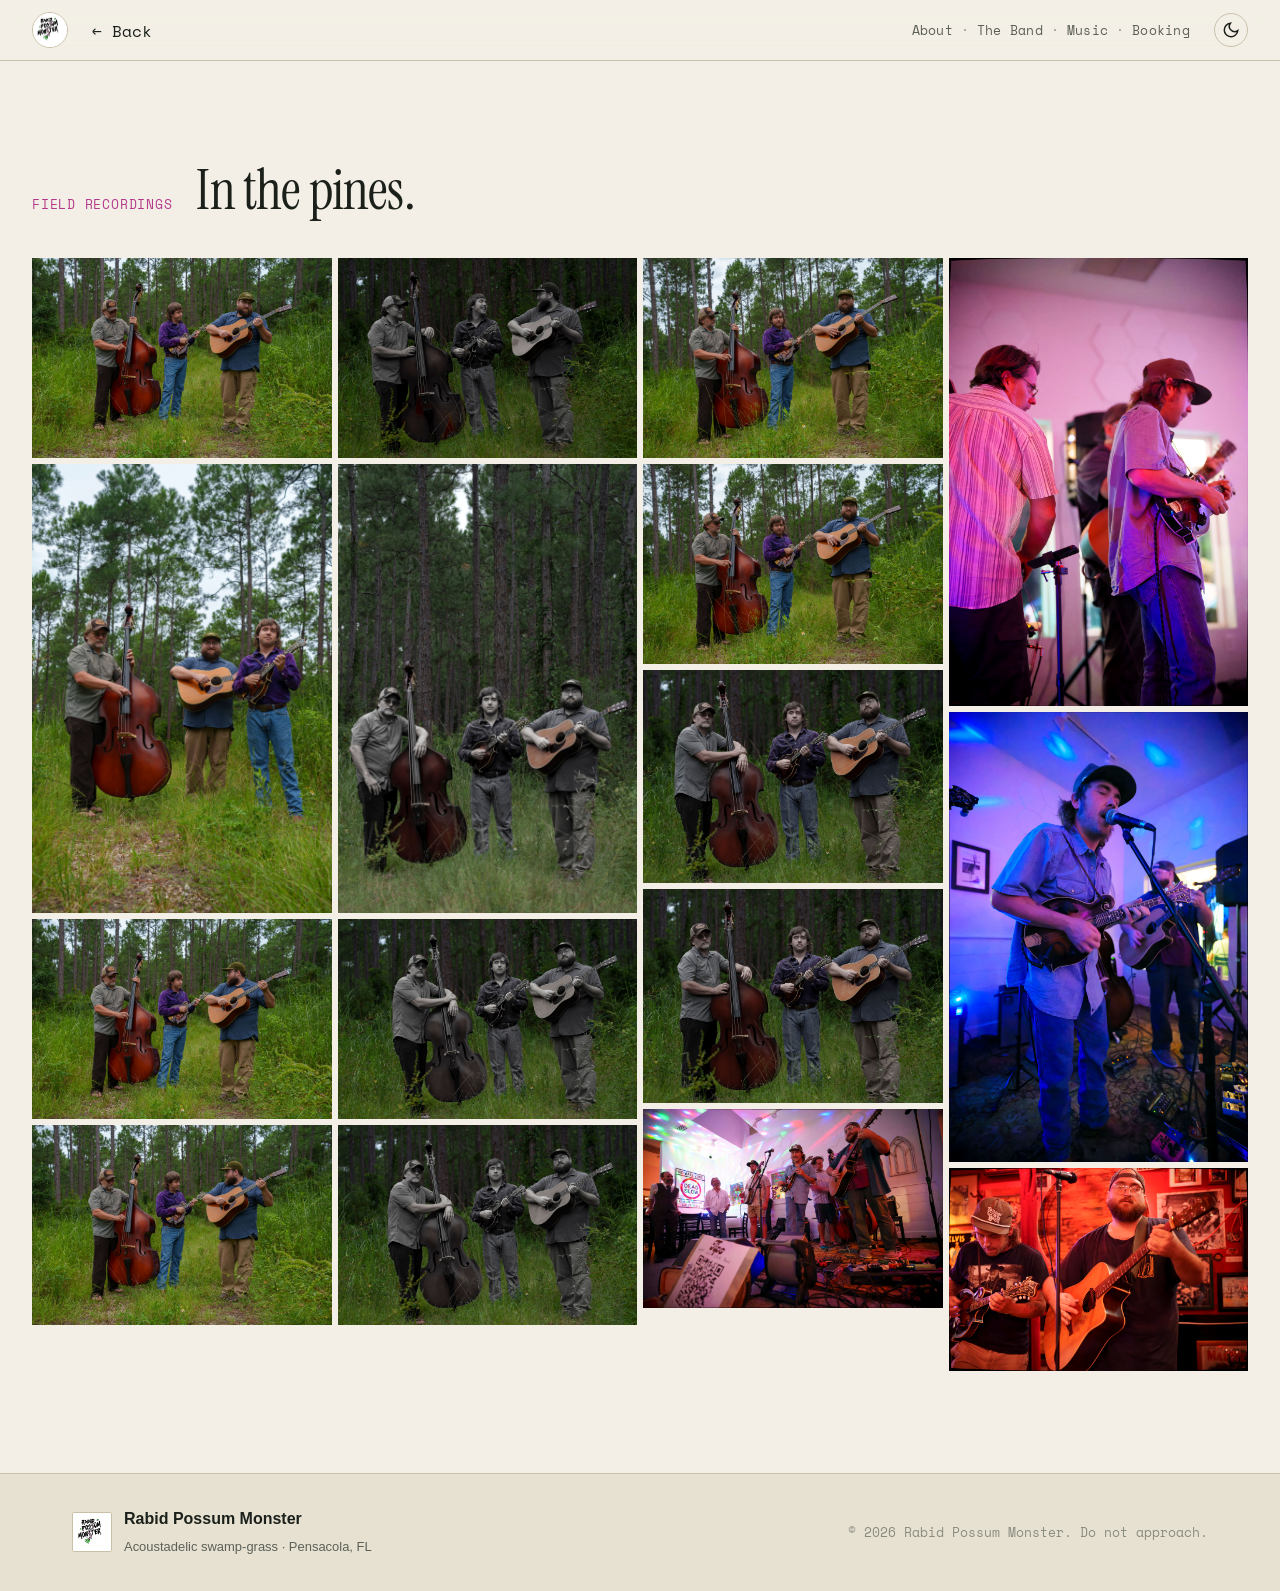
==== gallery.html @ b7ebfdf8 "v2: swap Billy photos, humanize text, Fraunces hero font, full gallery page, remove tags/caption/pul" ====
<!DOCTYPE html>
<html lang="en" data-theme="dark">
<head>
  <meta charset="UTF-8" />
  <meta name="viewport" content="width=device-width, initial-scale=1.0" />
  <title>Gallery — Rabid Possum Monster</title>
  <meta name="description" content="Photo gallery for Rabid Possum Monster — live shots and field recordings from the pines." />
  <link rel="icon" href="assets/logo.jpg" />
  <link rel="preconnect" href="https://fonts.googleapis.com" />
  <link rel="preconnect" href="https://fonts.gstatic.com" crossorigin />
  <link href="https://fonts.googleapis.com/css2?family=Fraunces:ital,opsz,wght@0,9..144,400;0,9..144,600;0,9..144,900;1,9..144,400&family=Instrument+Serif:ital@0;1&family=Space+Mono:ital,wght@0,400;0,700;1,400&display=swap" rel="stylesheet" />
  <link href="https://api.fontshare.com/v2/css?f[]=satoshi@400,500,700&display=swap" rel="stylesheet" />
  <link rel="stylesheet" href="style.css" />
</head>
<body>
  <a class="skip" href="#main">Skip to content</a>

  <!-- MASTHEAD -->
  <header class="masthead" id="top">
    <a class="masthead-mark" href="index.html">
      <img src="assets/logo.jpg" alt="RPM" />
    </a>
    <div class="masthead-title"><a href="index.html" class="back-link">← Back</a></div>
    <nav class="masthead-nav" aria-label="Primary">
      <a href="index.html#about">About</a>
      <span class="nav-dot">·</span>
      <a href="index.html#members">The Band</a>
      <span class="nav-dot">·</span>
      <a href="index.html#music">Music</a>
      <span class="nav-dot">·</span>
      <a href="index.html#booking">Booking</a>
    </nav>
    <button class="theme-toggle" data-theme-toggle aria-label="Switch to light mode" type="button">
      <svg width="18" height="18" viewBox="0 0 24 24" fill="none" stroke="currentColor" stroke-width="2"><path d="M21 12.79A9 9 0 1 1 11.21 3 7 7 0 0 0 21 12.79z"/></svg>
    </button>
  </header>

  <main id="main">
    <section class="spread gallery-page">
      <div class="gallery-header">
        <p class="kicker">Field Recordings</p>
        <h2 class="spread-headline">In the pines.</h2>
      </div>

      <div class="gallery-full">
        <!-- Google Photos — pine forest session -->
        <figure class="g">
          <img src="assets/gallery/rpm_01.jpg" alt="RPM playing in a pine clearing" loading="lazy" />
        </figure>
        <figure class="g">
          <img src="assets/gallery/rpm_03.jpg" alt="RPM standing tall in the pines" loading="lazy" />
        </figure>
        <figure class="g">
          <img src="assets/gallery/rpm_02.jpg" alt="RPM playing together in the woods" loading="lazy" />
        </figure>
        <figure class="g">
          <img src="assets/gallery/rpm_04.jpg" alt="Candid moment between bandmates" loading="lazy" />
        </figure>
        <figure class="g">
          <img src="assets/gallery/rpm_08.jpg" alt="RPM laughing together in the woods" loading="lazy" />
        </figure>
        <figure class="g">
          <img src="assets/gallery/rpm_10.jpg" alt="RPM deep in the pine forest" loading="lazy" />
        </figure>
        <figure class="g">
          <img src="assets/gallery/rpm_05.jpg" alt="RPM moody group shot" loading="lazy" />
        </figure>
        <figure class="g">
          <img src="assets/gallery/rpm_06.jpg" alt="RPM posed in the pines" loading="lazy" />
        </figure>
        <figure class="g">
          <img src="assets/gallery/rpm_09.jpg" alt="RPM playing in the sunlight" loading="lazy" />
        </figure>
        <figure class="g">
          <img src="assets/gallery/rpm_11.jpg" alt="RPM playing instruments in the clearing" loading="lazy" />
        </figure>
        <figure class="g">
          <img src="assets/gallery/rpm_12.jpg" alt="RPM classic trio pose" loading="lazy" />
        </figure>
        <figure class="g">
          <img src="assets/gallery/rpm_07.jpg" alt="RPM symmetrical group shot" loading="lazy" />
        </figure>

        <!-- Google Drive — live performance shots -->
        <figure class="g">
          <img src="assets/drive-gallery/drive_11.jpg" alt="RPM full stage live shot" loading="lazy" />
        </figure>
        <figure class="g">
          <img src="assets/drive-gallery/drive_03.jpg" alt="RPM performing under pink stage lights" loading="lazy" />
        </figure>
        <figure class="g">
          <img src="assets/drive-gallery/drive_10.jpg" alt="RPM performing under blue stage lights" loading="lazy" />
        </figure>
        <figure class="g">
          <img src="assets/drive-gallery/drive_22.jpg" alt="RPM duo performing under red lights" loading="lazy" />
        </figure>
      </div>
    </section>
  </main>

  <footer class="colophon">
    <div class="colophon-inner">
      <div class="colophon-brand">
        <img src="assets/logo.jpg" alt="" />
        <div>
          <strong>Rabid Possum Monster</strong>
          <span>Acoustadelic swamp-grass · Pensacola, FL</span>
        </div>
      </div>
      <p class="colophon-meta">© <span id="year"></span> Rabid Possum Monster. Do not approach.</p>
    </div>
  </footer>

  <script>
    document.getElementById('year').textContent = new Date().getFullYear();
    (function () {
      const t = document.querySelector('[data-theme-toggle]'),
        r = document.documentElement;
      let d = matchMedia('(prefers-color-scheme:dark)').matches ? 'dark' : 'light';
      r.setAttribute('data-theme', d);
      function syncBtn() {
        t && (t.innerHTML = d === 'dark'
          ? '<svg width="18" height="18" viewBox="0 0 24 24" fill="none" stroke="currentColor" stroke-width="2"><circle cx="12" cy="12" r="5"/><path d="M12 1v2M12 21v2M4.22 4.22l1.42 1.42M18.36 18.36l1.42 1.42M1 12h2M21 12h2M4.22 19.78l1.42-1.42M18.36 5.64l1.42-1.42"/></svg>'
          : '<svg width="18" height="18" viewBox="0 0 24 24" fill="none" stroke="currentColor" stroke-width="2"><path d="M21 12.79A9 9 0 1 1 11.21 3 7 7 0 0 0 21 12.79z"/></svg>');
        t && t.setAttribute('aria-label', 'Switch to ' + (d === 'dark' ? 'light' : 'dark') + ' mode');
      }
      syncBtn();
      t && t.addEventListener('click', () => { d = d === 'dark' ? 'light' : 'dark'; r.setAttribute('data-theme', d); syncBtn(); });
    })();
  </script>
</body>
</html>
---- style.css ----
/* ============================================================
   Rabid Possum Monster — Editorial Redesign v2
   Magazine-spread layout with the band's swamp palette.
   ============================================================ */

:root,
[data-theme='light'] {
  --color-bg: #f3efe6;
  --color-surface: #ece7da;
  --color-surface-2: #e2dccb;
  --color-surface-offset: #e7e1d2;
  --color-divider: #d2cab6;
  --color-border: #c9c0a8;

  --color-text: #1b201a;
  --color-text-muted: #5c6056;
  --color-text-faint: #8a8c80;

  --color-primary: #4f7d12;
  --color-primary-hover: #3d630c;
  --color-accent: #b53a8c;
  --color-slime: #7aa01a;
  --color-hero-veil: rgba(10, 14, 10, 0.45);

  --font-display: 'Instrument Serif', Georgia, 'Times New Roman', serif;
  --font-hero: 'Fraunces', Georgia, serif;
  --font-body: 'Satoshi', 'Helvetica Neue', Arial, sans-serif;
  --font-mono: 'Space Mono', 'Courier New', monospace;

  --content-default: 1200px;
  --content-wide: 1440px;
}

[data-theme='dark'] {
  --color-bg: #0b0f0c;
  --color-surface: #121813;
  --color-surface-2: #182018;
  --color-surface-offset: #0e1410;
  --color-divider: #1f2a20;
  --color-border: #283629;

  --color-text: #ece9df;
  --color-text-muted: #9aa298;
  --color-text-faint: #646b61;

  --color-primary: #8ab83c;
  --color-primary-hover: #9ccd4a;
  --color-accent: #e07cbf;
  --color-slime: #8ab83c;
  --color-hero-veil: rgba(8, 12, 8, 0.55);
}

/* ---- base ---- */
*, *::before, *::after { box-sizing: border-box; margin: 0; padding: 0; }
html {
  -webkit-text-size-adjust: none; text-size-adjust: none;
  -webkit-font-smoothing: antialiased; -moz-osx-font-smoothing: grayscale;
  text-rendering: optimizeLegibility; scroll-behavior: smooth;
  scroll-padding-top: 4rem;
}
body {
  min-height: 100dvh; line-height: 1.6;
  font-family: var(--font-body); font-size: 1.0625rem;
  color: var(--color-text); background-color: var(--color-bg);
}
img, picture, video, svg { display: block; max-width: 100%; height: auto; }
a, button { transition: color .18s ease, background .18s ease, border-color .18s ease, opacity .18s ease; }
h1, h2, h3 { text-wrap: balance; line-height: 1.02; font-weight: 400; }
p { text-wrap: pretty; max-width: 68ch; }
:focus-visible { outline: 2px solid var(--color-primary); outline-offset: 3px; }
::selection { background: var(--color-primary); color: #0b0f0c; }
button { cursor: pointer; background: none; border: none; color: inherit; font: inherit; }
.skip { position: absolute; left: -999px; top: 0; z-index: 200; background: var(--color-primary); color: #0b0f0c; padding: .5rem 1rem; }
.skip:focus { left: .5rem; top: .5rem; }

:root {
  --text-xs: clamp(0.6875rem, 0.65rem + 0.2vw, 0.8125rem);
  --text-sm: clamp(0.875rem, 0.83rem + 0.25vw, 1rem);
  --text-base: clamp(1rem, 0.95rem + 0.3vw, 1.125rem);
  --text-lg: clamp(1.15rem, 0.95rem + 0.7vw, 1.5rem);
  --text-xl: clamp(1.5rem, 1.1rem + 1.4vw, 2.2rem);
  --text-2xl: clamp(2rem, 1.2rem + 2.8vw, 3.6rem);
  --text-hero: clamp(3.5rem, 1.8rem + 8vw, 9rem);
}

/* ---- MASTHEAD ---- */
.masthead {
  position: sticky; top: 0; z-index: 100;
  display: flex; align-items: center; gap: 1.5rem;
  padding: 0.75rem 2rem;
  background: color-mix(in oklab, var(--color-bg) 88%, transparent);
  backdrop-filter: blur(14px); -webkit-backdrop-filter: blur(14px);
  border-bottom: 1px solid var(--color-border);
}
.masthead-mark img {
  width: 36px; height: 36px; object-fit: cover; border-radius: 50%;
  border: 1px solid var(--color-border);
}
.masthead-title {
  font-family: var(--font-display); font-size: 1.25rem;
  white-space: nowrap;
}
.back-link { text-decoration: none; color: var(--color-text); font-family: var(--font-mono); font-size: var(--text-sm); }
.back-link:hover { color: var(--color-primary); }
.masthead-nav {
  display: flex; align-items: center; gap: 0.5rem;
  margin-left: auto;
  font-family: var(--font-mono); font-size: var(--text-xs);
}
.masthead-nav a {
  color: var(--color-text-muted); text-decoration: none;
  letter-spacing: 0.02em;
}
.masthead-nav a:hover { color: var(--color-primary); }
.nav-dot { color: var(--color-text-faint); user-select: none; }
.theme-toggle {
  display: grid; place-items: center; width: 34px; height: 34px;
  border-radius: 50%; border: 1px solid var(--color-border); color: var(--color-text);
}
.theme-toggle:hover { color: var(--color-primary); border-color: var(--color-primary); }
@media (max-width: 860px) {
  .masthead { padding: 0.5rem 1rem; gap: 0.5rem; }
  .masthead-title { display: none; }
  .masthead-nav { gap: 0.3rem; }
  .masthead-nav a { font-size: 0.65rem; }
  .nav-dot { display: none; }
}

/* ---- COVER (hero) ---- */
.cover {
  position: relative; min-height: 94dvh;
  display: flex; flex-direction: column;
  justify-content: flex-end;
  overflow: hidden;
}
.cover-image {
  position: absolute; inset: 0;
  background: url('assets/hero.jpg') center 30% / cover no-repeat;
  filter: saturate(1.08) contrast(1.05);
  transform: scale(1.03);
}
.cover-veil {
  position: absolute; inset: 0;
  background:
    linear-gradient(180deg, transparent 0%, transparent 35%, rgba(0,0,0,0.25) 55%, rgba(0,0,0,0.7) 100%),
    linear-gradient(90deg, rgba(0,0,0,0.45) 0%, transparent 55%);
}
.cover-content {
  position: relative; z-index: 2;
  padding: 0 2rem 4rem;
  max-width: var(--content-wide);
  margin: 0 auto; width: 100%;
}
.cover-meta {
  font-family: var(--font-mono); font-size: var(--text-xs);
  letter-spacing: 0.08em; color: rgba(255,255,255,0.7);
  margin-bottom: 0.75rem;
}
.cover-title {
  font-family: var(--font-hero); font-weight: 600;
  font-size: var(--text-hero); line-height: 0.88;
  color: #f4f1e8; text-shadow: 0 4px 40px rgba(0,0,0,0.5);
  letter-spacing: -0.025em;
  font-variation-settings: "opsz" 144, "SOFT" 50;
}
.cover-title em {
  font-style: italic; font-weight: 400; color: var(--color-primary);
  text-shadow: 0 4px 30px rgba(0,0,0,0.5), 0 0 60px rgba(138,184,60,0.3);
  font-variation-settings: "opsz" 144, "SOFT" 100;
}
.cover-tag {
  font-family: var(--font-display); font-style: italic;
  font-size: var(--text-xl); color: rgba(255,255,255,0.85);
  margin-top: 0.75rem;
}
@media (max-width: 760px) {
  .cover-content { padding: 0 1.25rem 3rem; }
}

/* ---- SPREAD (shared section) ---- */
.spread {
  padding-block: clamp(4rem, 8vw, 7rem);
  position: relative;
}
.kicker {
  font-family: var(--font-mono); font-size: var(--text-xs);
  letter-spacing: 0.06em; text-transform: uppercase;
  color: var(--color-accent); margin-bottom: 0.75rem;
}
.spread-headline {
  font-family: var(--font-display); font-weight: 400;
  font-size: var(--text-2xl); line-height: 1.0;
  letter-spacing: -0.015em; max-width: 16ch;
  margin-bottom: 2rem;
}
.spread-headline em { color: var(--color-primary); font-style: italic; }

/* ---- ABOUT ---- */
.about { border-bottom: 1px solid var(--color-border); }
.spread-grid {
  display: grid; grid-template-columns: 1.5fr 1fr;
  gap: 4rem; max-width: var(--content-default);
  margin-inline: auto; padding-inline: 2rem;
  align-items: start;
}
.about-text p {
  color: var(--color-text-muted); font-size: var(--text-lg);
  line-height: 1.55; margin-top: 1.25rem;
}
.about-text strong { color: var(--color-text); }
.dropcap::first-letter {
  font-family: var(--font-display); font-size: 3.5em;
  float: left; line-height: 0.8; padding: 0.1em 0.1em 0 0;
  color: var(--color-primary);
}
.about-aside {
  display: flex; flex-direction: column; gap: 1.5rem;
  position: sticky; top: 5rem;
}
.about-photo img {
  width: 100%; border-radius: 2px;
  filter: contrast(1.02) saturate(0.95);
}
.logo-mark {
  align-self: center; padding: 0.75rem;
  background: #fff; border-radius: 4px;
  transform: rotate(-3deg);
  box-shadow: 0 8px 30px rgba(0,0,0,0.2);
}
.logo-mark img { width: 140px; border-radius: 2px; }
@media (max-width: 860px) {
  .spread-grid { grid-template-columns: 1fr; gap: 2rem; padding-inline: 1.25rem; }
  .about-aside { position: static; flex-direction: row; }
  .about-photo { flex: 1; }
  .logo-mark { display: none; }
}

/* ---- GALLERY HIGHLIGHTS (homepage) ---- */
.gallery {
  background: var(--color-surface);
  border-bottom: 1px solid var(--color-border);
}
.gallery-header {
  max-width: var(--content-default); margin-inline: auto;
  padding-inline: 2rem; margin-bottom: 3rem;
  display: flex; align-items: baseline; flex-wrap: wrap; gap: 1.5rem;
}
.gallery-header .kicker { margin-bottom: 0; }
.gallery-header .spread-headline { margin-bottom: 0; }
.gallery-link {
  font-family: var(--font-mono); font-size: var(--text-sm);
  text-decoration: none; color: var(--color-primary);
  margin-left: auto; white-space: nowrap;
}
.gallery-link:hover { color: var(--color-primary-hover); }
.gallery-highlights {
  display: grid;
  grid-template-columns: repeat(4, 1fr);
  grid-auto-rows: 200px;
  grid-auto-flow: dense;
  gap: 6px;
  max-width: var(--content-wide);
  margin-inline: auto;
  padding-inline: 2rem;
}
@media (max-width: 860px) {
  .gallery-highlights { grid-template-columns: repeat(2, 1fr); grid-auto-rows: 150px; padding-inline: 1rem; }
  .gallery-header { padding-inline: 1.25rem; }
  .gallery-link { margin-left: 0; }
}
@media (max-width: 480px) {
  .gallery-highlights { grid-auto-rows: 120px; gap: 4px; }
}

/* ---- GALLERY FULL PAGE ---- */
.gallery-page {
  max-width: var(--content-wide); margin-inline: auto;
}
.gallery-page .gallery-header {
  max-width: var(--content-wide); margin-bottom: 2.5rem;
}
.gallery-full {
  column-count: 4;
  column-gap: 6px;
  padding-inline: 2rem;
}
.gallery-full .g {
  break-inside: avoid;
  margin-bottom: 6px;
  width: 100%;
  height: auto;
  display: block;
}
.gallery-full .g img {
  width: 100%;
  height: auto;
  aspect-ratio: auto;
}
@media (max-width: 860px) {
  .gallery-full { column-count: 2; padding-inline: 1rem; }
}
@media (max-width: 480px) {
  .gallery-full { column-count: 2; column-gap: 4px; }
  .gallery-full .g { margin-bottom: 4px; }
}

/* ---- SHARED GALLERY GRID ITEMS ---- */
.g {
  overflow: hidden; position: relative;
  background: var(--color-surface-2);
}
.g img {
  width: 100%; height: 100%; object-fit: cover;
  transition: transform 0.4s ease;
  filter: contrast(1.02);
}
.g:hover img { transform: scale(1.04); }
.g-wide { grid-column: span 2; grid-row: span 2; }
.g-tall { grid-row: span 2; }
.g-square { grid-column: span 1; grid-row: span 1; }

/* ---- MEMBERS ---- */
.members {
  max-width: var(--content-default);
  margin-inline: auto; padding-inline: 2rem;
}
.members-header { margin-bottom: 3rem; }
.member-row {
  display: grid; grid-template-columns: 1fr 1.2fr;
  gap: 3rem; align-items: center;
  padding-block: 2.5rem;
  border-bottom: 1px solid var(--color-border);
}
.member-row.reverse .member-photo { order: 2; }
.member-photo img {
  width: 100%; max-width: 400px;
  aspect-ratio: 3/4; object-fit: cover;
  border-radius: 2px;
  filter: contrast(1.02) saturate(0.98);
}
.member-instrument {
  font-family: var(--font-mono); font-size: var(--text-xs);
  letter-spacing: 0.06em; text-transform: uppercase;
  color: var(--color-primary); margin-bottom: 0.5rem;
}
.member-name {
  font-family: var(--font-display); font-size: var(--text-xl);
  margin-bottom: 0.75rem;
}
.member-role {
  font-size: var(--text-base); color: var(--color-text-muted);
  line-height: 1.5;
}
@media (max-width: 760px) {
  .members { padding-inline: 1.25rem; }
  .member-row { grid-template-columns: 1fr; gap: 1.5rem; padding-block: 2rem; }
  .member-row.reverse .member-photo { order: 0; }
  .member-photo img { max-width: 280px; }
}

/* ---- MUSIC ---- */
.music {
  background: var(--color-surface);
  border-block: 1px solid var(--color-border);
}
.music-header {
  max-width: var(--content-default); margin-inline: auto;
  padding-inline: 2rem; margin-bottom: 2.5rem;
}
.music-sub {
  color: var(--color-text-muted); font-size: var(--text-lg);
  margin-top: -1rem; margin-bottom: 0;
}
.music-grid {
  display: grid; grid-template-columns: 2fr 1fr;
  grid-template-rows: auto auto;
  gap: 1.5rem;
  max-width: var(--content-default); margin-inline: auto;
  padding-inline: 2rem;
}
.video-featured { grid-row: span 2; }
.video {
  background: var(--color-bg); border: 1px solid var(--color-border);
  border-radius: 2px; overflow: hidden;
}
.video-frame { position: relative; aspect-ratio: 16/9; background: #000; }
.video-frame iframe { position: absolute; inset: 0; width: 100%; height: 100%; border: 0; }
.video figcaption { padding: 1rem 1.25rem 1.25rem; }
.video-tag {
  display: inline-block; font-family: var(--font-mono);
  font-size: var(--text-xs); font-weight: 700;
  text-transform: uppercase; color: #0b0f0c;
  background: var(--color-primary); padding: 0.15rem 0.5rem;
  border-radius: 9999px; margin-bottom: 0.5rem;
}
.video-tag-cover { background: var(--color-accent); color: #fff; }
.video h3 { font-family: var(--font-display); font-size: var(--text-lg); margin-bottom: 0.25rem; }
.video p { font-size: var(--text-sm); color: var(--color-text-muted); }
@media (max-width: 860px) {
  .music-grid { grid-template-columns: 1fr; padding-inline: 1.25rem; }
  .video-featured { grid-row: auto; }
  .music-header { padding-inline: 1.25rem; }
}

/* ---- BOOKING ---- */
.booking { max-width: var(--content-default); margin-inline: auto; padding-inline: 2rem; }
.booking-grid {
  display: grid; grid-template-columns: 1.1fr 0.9fr;
  gap: 4rem; align-items: center;
}
.booking-text p {
  color: var(--color-text-muted); font-size: var(--text-lg);
  margin-bottom: 1.5rem;
}
.booking-contacts { display: grid; gap: 0.75rem; margin-bottom: 1.5rem; }
.contact {
  display: flex; flex-direction: column; gap: 2px;
  text-decoration: none; padding: 0.75rem 1rem;
  border-radius: 2px; background: var(--color-surface);
  border: 1px solid var(--color-border);
}
.contact:hover { border-color: var(--color-primary); }
.contact-label {
  font-family: var(--font-mono); font-size: var(--text-xs);
  letter-spacing: 0.06em; text-transform: uppercase;
  color: var(--color-text-faint); font-weight: 700;
}
.contact-value { font-weight: 600; color: var(--color-text); }
.socials { display: flex; gap: 0.75rem; }
.social {
  font-size: var(--text-sm); font-weight: 600; text-decoration: none;
  color: var(--color-text); padding: 0.5rem 1rem;
  border-radius: 9999px; border: 1px solid var(--color-border);
}
.social:hover { color: var(--color-primary); border-color: var(--color-primary); }
.booking-photo img {
  width: 100%; aspect-ratio: 4/3; object-fit: cover;
  border-radius: 2px; filter: contrast(1.02) saturate(1.05);
}
@media (max-width: 860px) {
  .booking { padding-inline: 1.25rem; }
  .booking-grid { grid-template-columns: 1fr; gap: 2rem; }
  .booking-photo { order: -1; }
}

/* ---- COLOPHON (footer) ---- */
.colophon {
  border-top: 1px solid var(--color-border);
  background: var(--color-surface-offset);
  padding: 2rem 0;
}
.colophon-inner {
  display: flex; flex-wrap: wrap; gap: 1rem;
  align-items: center; justify-content: space-between;
  max-width: var(--content-default); margin-inline: auto;
  padding-inline: 2rem;
}
.colophon-brand { display: flex; align-items: center; gap: 0.75rem; }
.colophon-brand img { width: 40px; height: 40px; border-radius: 2px; object-fit: cover; border: 1px solid var(--color-border); }
.colophon-brand strong { display: block; font-size: var(--text-sm); }
.colophon-brand span { font-size: var(--text-xs); color: var(--color-text-muted); }
.colophon-meta {
  font-family: var(--font-mono); font-size: var(--text-xs);
  color: var(--color-text-faint);
}
@media (max-width: 760px) {
  .colophon-inner { padding-inline: 1.25rem; }
}
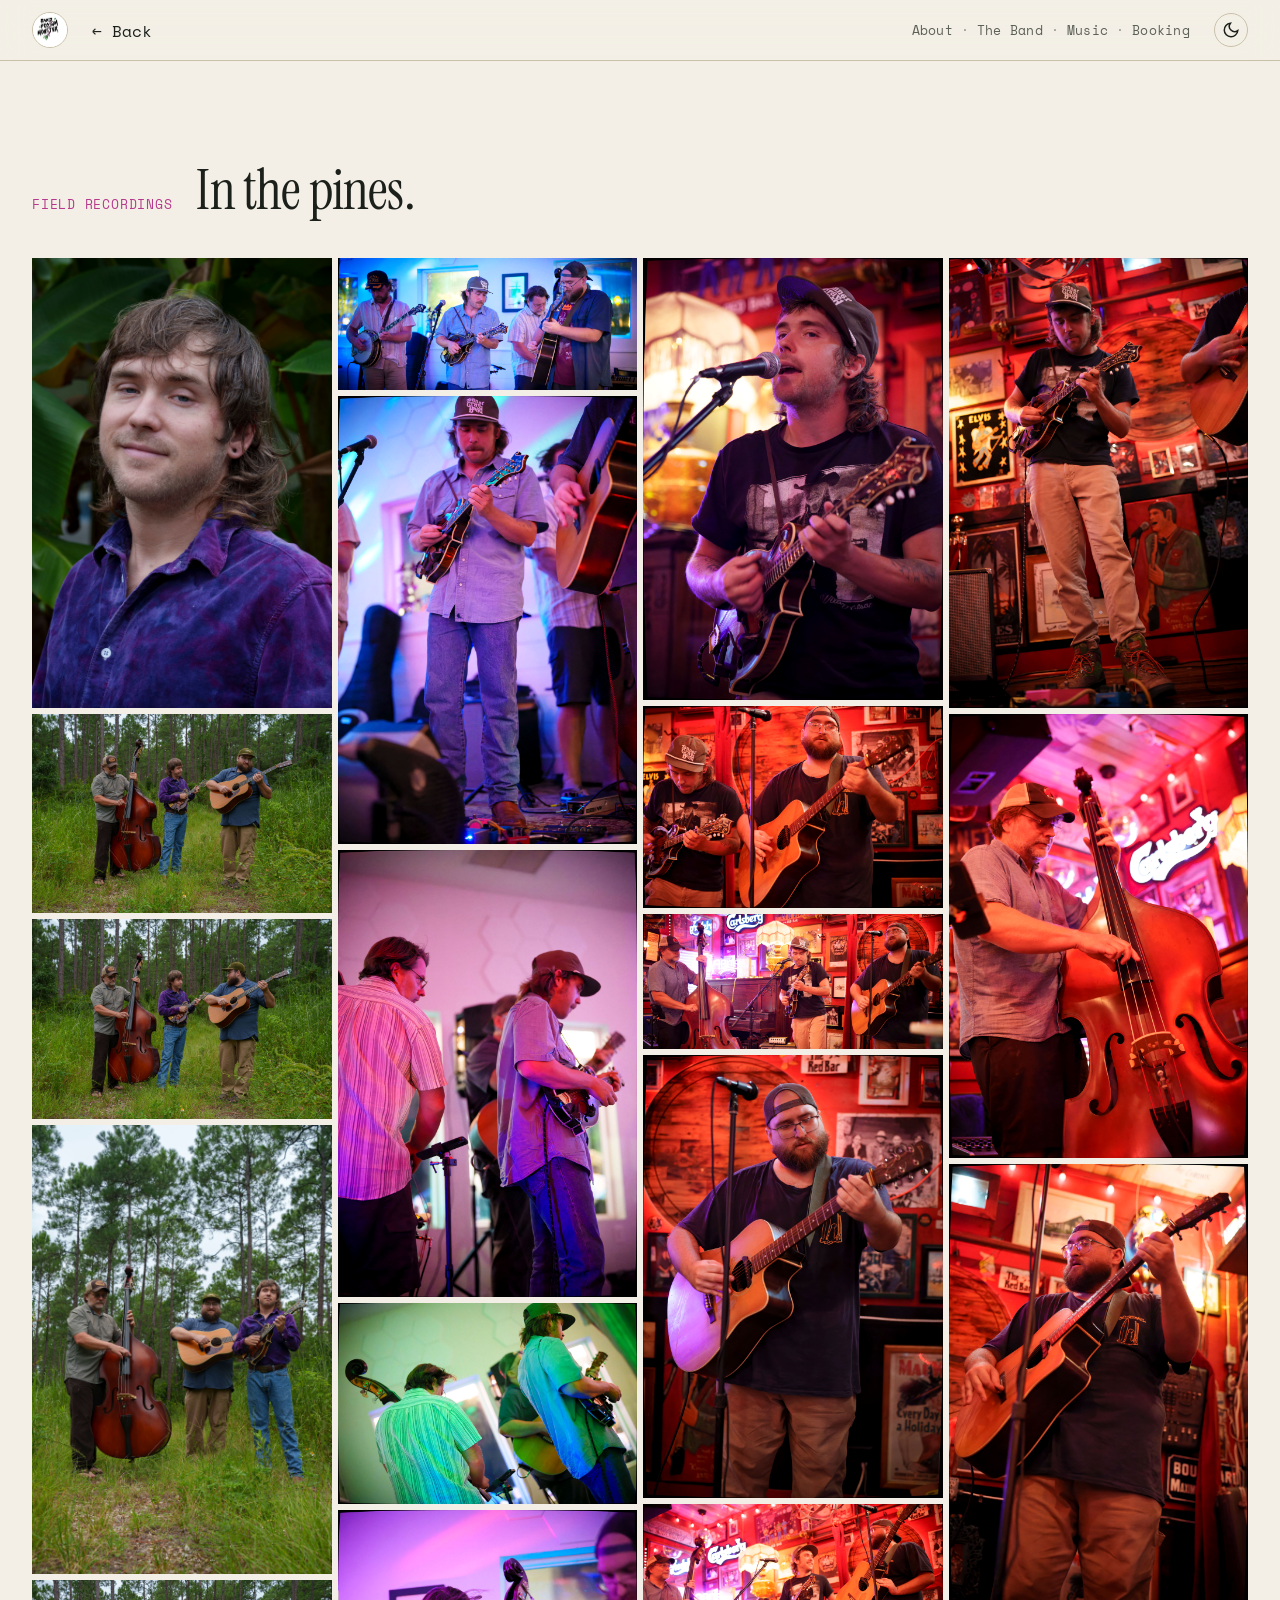
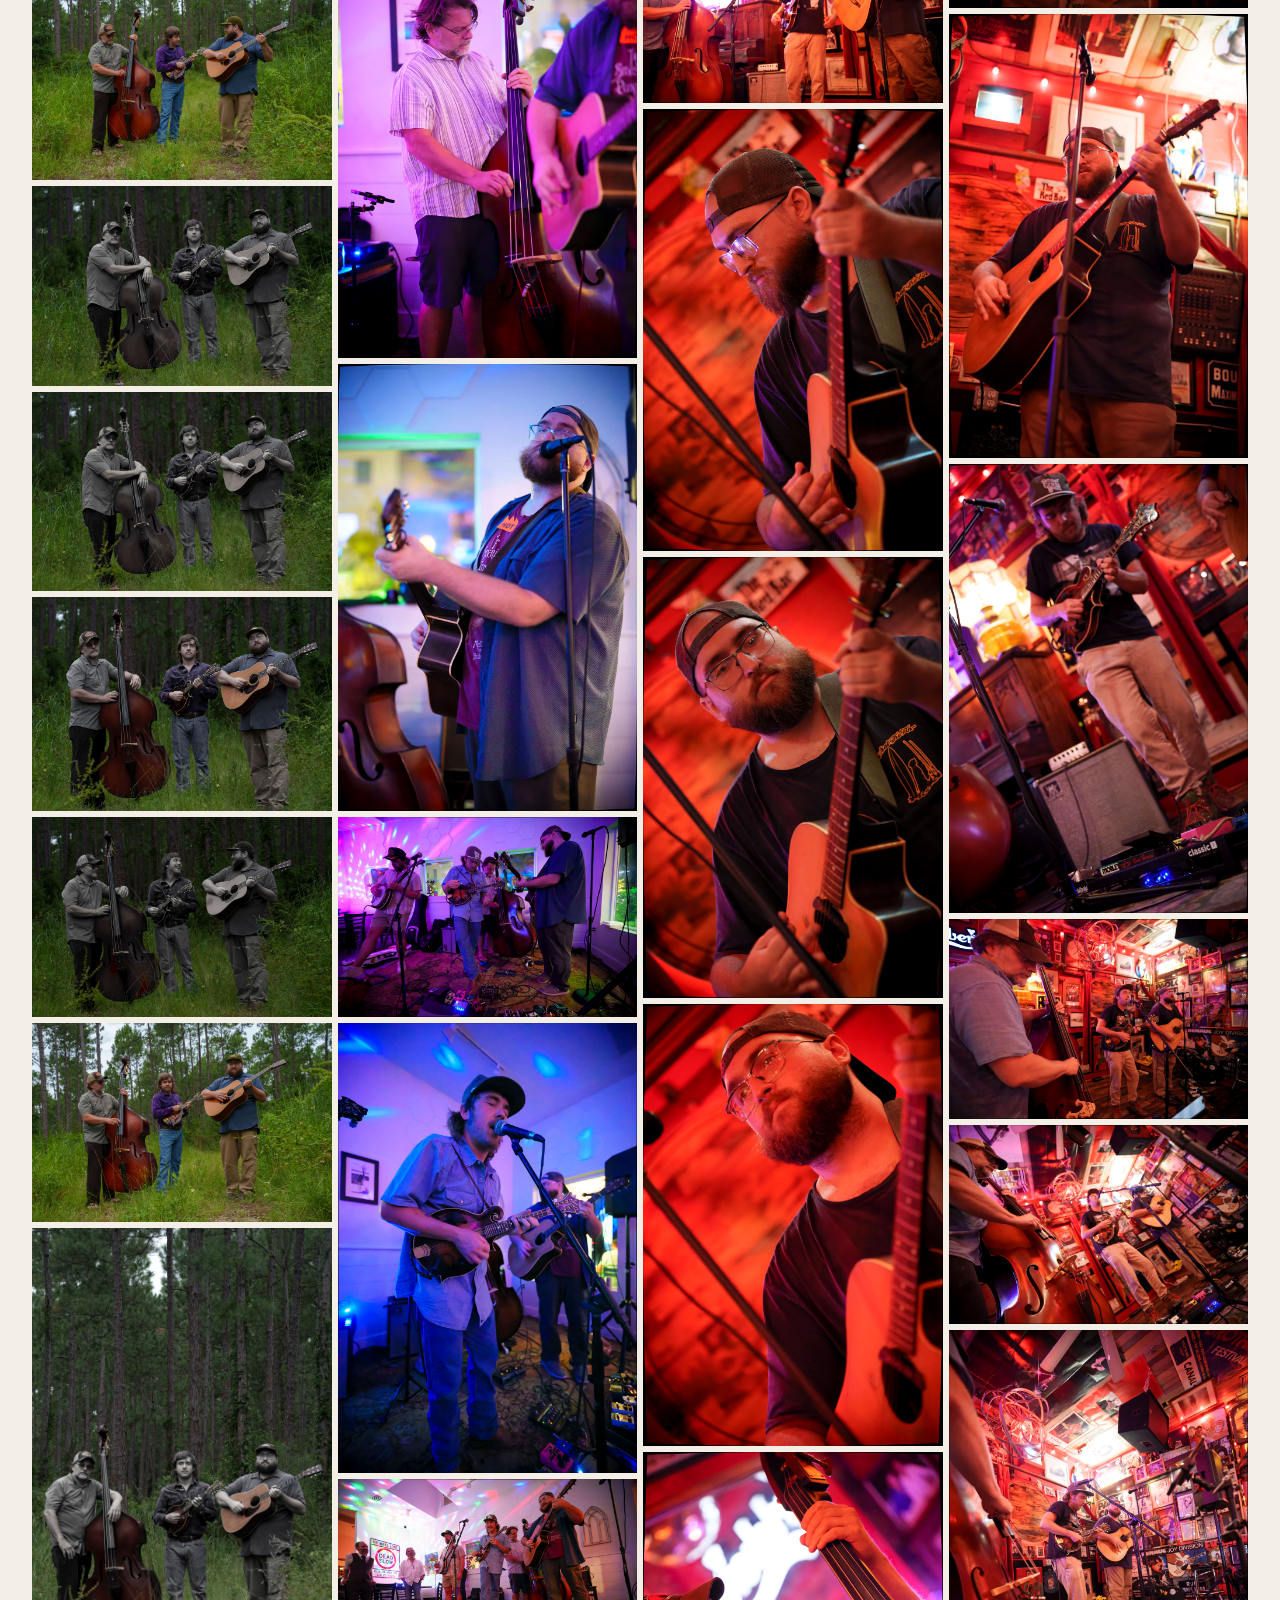
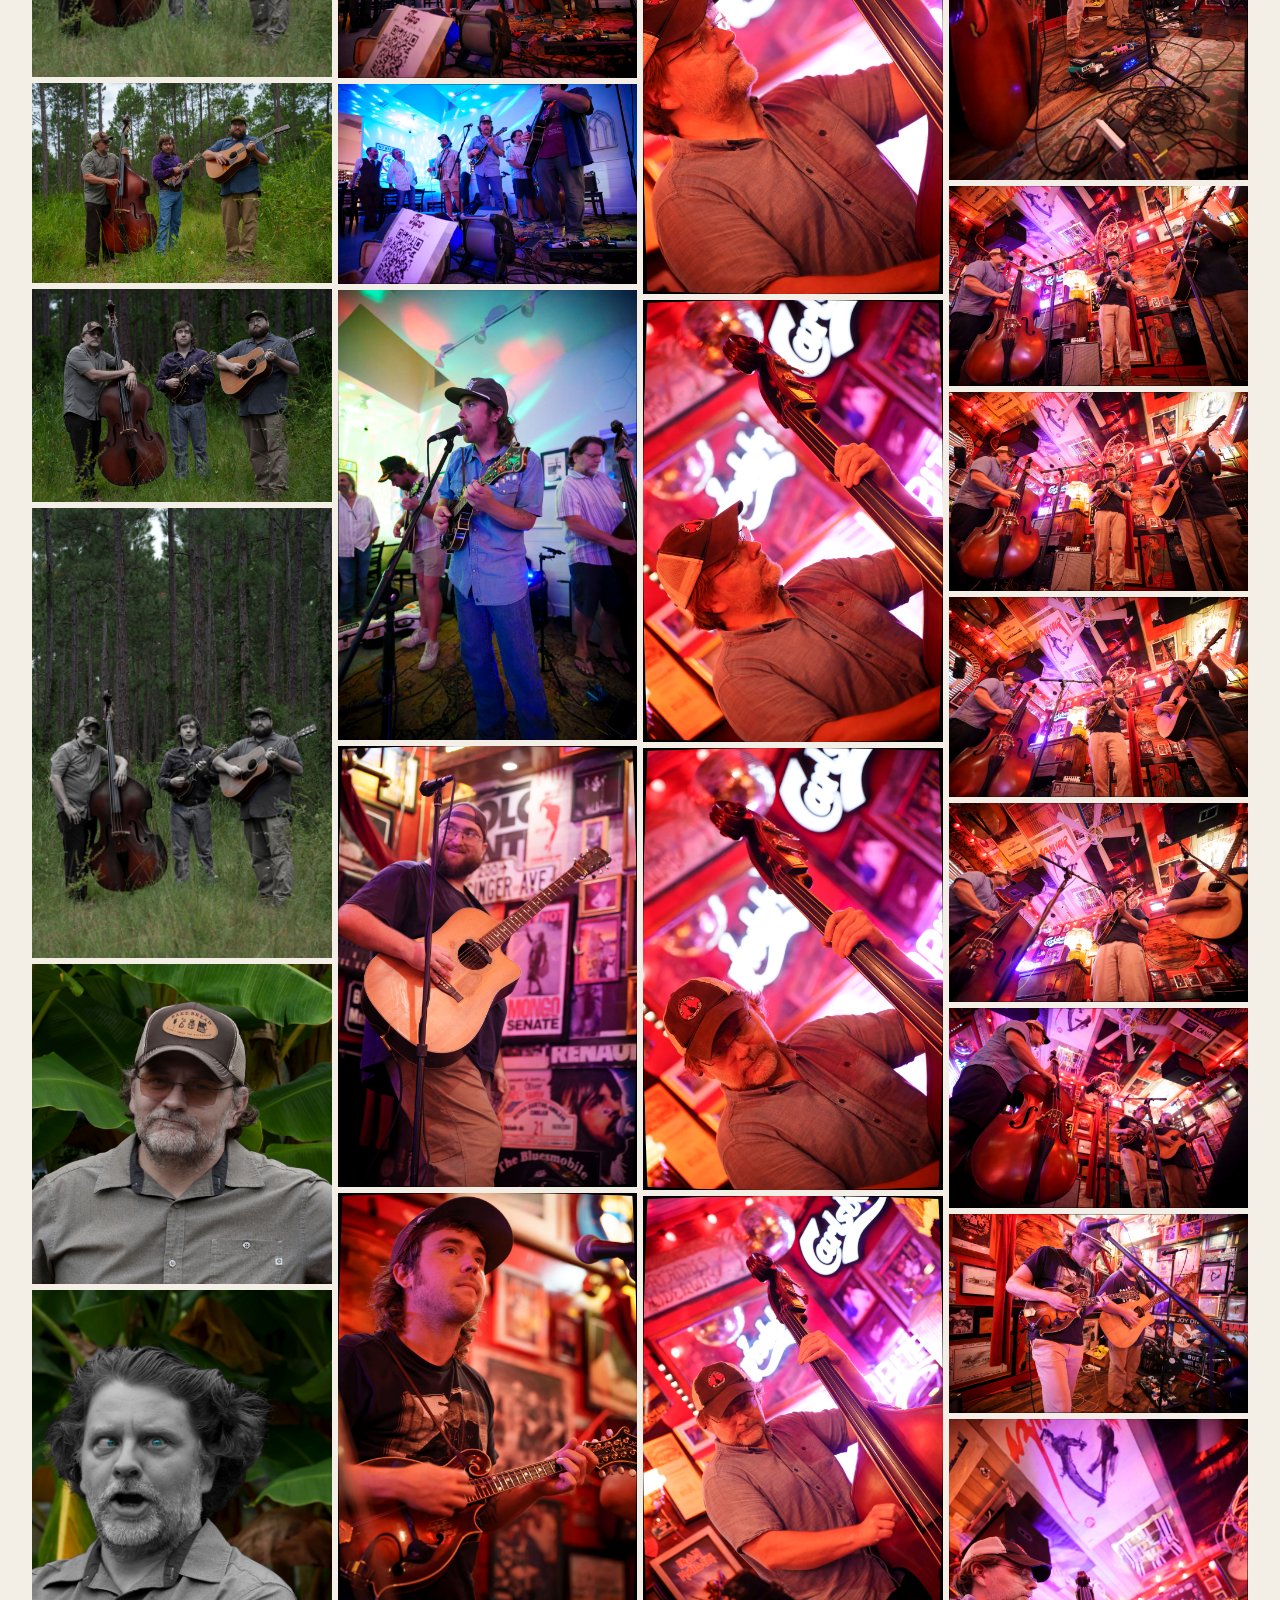
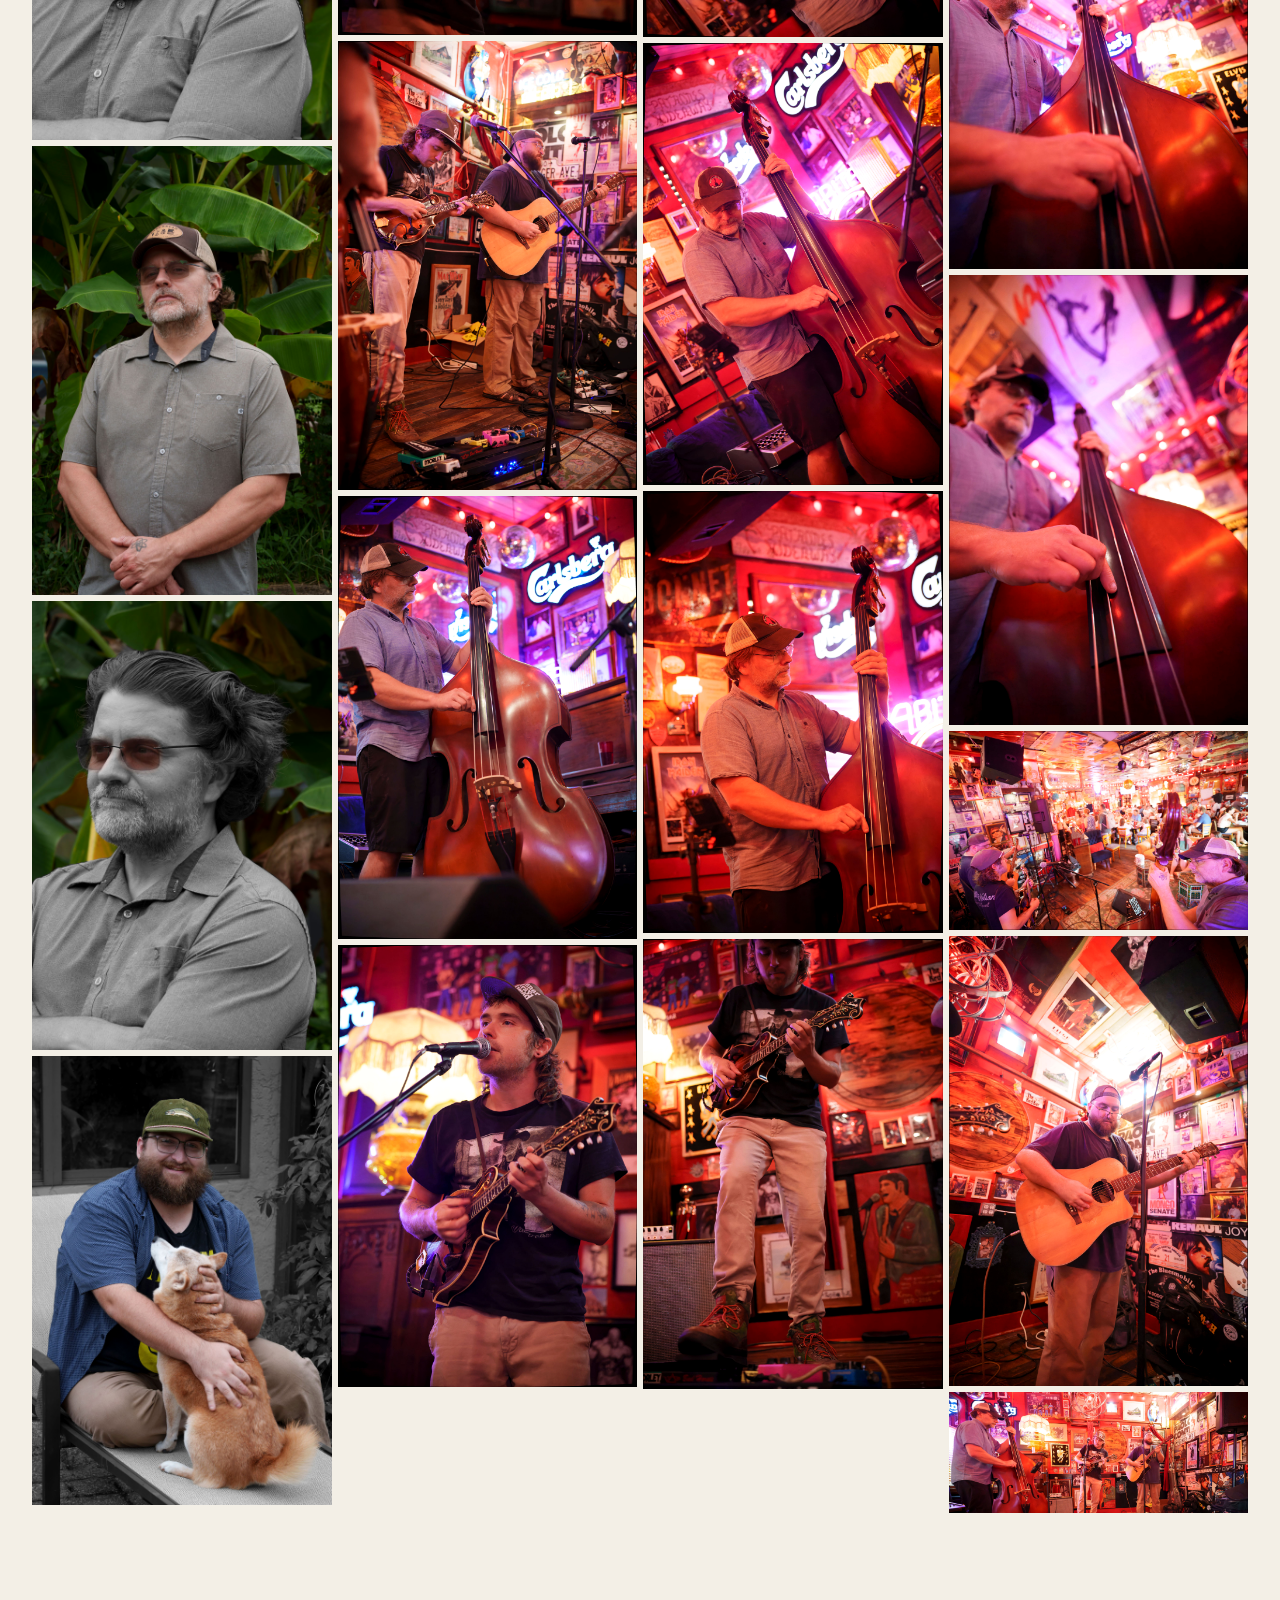
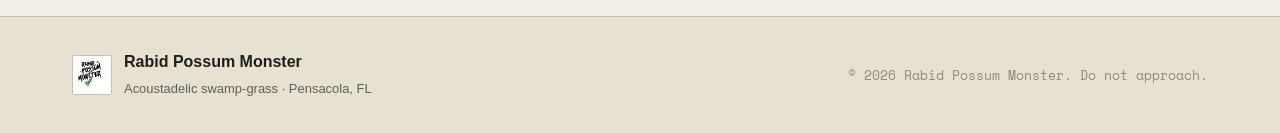
==== commit 5209d509: "Dylan photo to dog shot, add all 69 photos to full gallery" ====
--- a/gallery.html
+++ b/gallery.html
@@ -43,56 +43,212 @@
       </div>
 
       <div class="gallery-full">
-        <!-- Google Photos — pine forest session -->
-        <figure class="g">
-          <img src="assets/gallery/rpm_01.jpg" alt="RPM playing in a pine clearing" loading="lazy" />
-        </figure>
-        <figure class="g">
-          <img src="assets/gallery/rpm_03.jpg" alt="RPM standing tall in the pines" loading="lazy" />
-        </figure>
-        <figure class="g">
-          <img src="assets/gallery/rpm_02.jpg" alt="RPM playing together in the woods" loading="lazy" />
-        </figure>
-        <figure class="g">
-          <img src="assets/gallery/rpm_04.jpg" alt="Candid moment between bandmates" loading="lazy" />
-        </figure>
-        <figure class="g">
-          <img src="assets/gallery/rpm_08.jpg" alt="RPM laughing together in the woods" loading="lazy" />
-        </figure>
-        <figure class="g">
-          <img src="assets/gallery/rpm_10.jpg" alt="RPM deep in the pine forest" loading="lazy" />
-        </figure>
-        <figure class="g">
-          <img src="assets/gallery/rpm_05.jpg" alt="RPM moody group shot" loading="lazy" />
-        </figure>
-        <figure class="g">
-          <img src="assets/gallery/rpm_06.jpg" alt="RPM posed in the pines" loading="lazy" />
-        </figure>
-        <figure class="g">
-          <img src="assets/gallery/rpm_09.jpg" alt="RPM playing in the sunlight" loading="lazy" />
-        </figure>
-        <figure class="g">
-          <img src="assets/gallery/rpm_11.jpg" alt="RPM playing instruments in the clearing" loading="lazy" />
-        </figure>
-        <figure class="g">
-          <img src="assets/gallery/rpm_12.jpg" alt="RPM classic trio pose" loading="lazy" />
-        </figure>
-        <figure class="g">
-          <img src="assets/gallery/rpm_07.jpg" alt="RPM symmetrical group shot" loading="lazy" />
-        </figure>
-
-        <!-- Google Drive — live performance shots -->
-        <figure class="g">
-          <img src="assets/drive-gallery/drive_11.jpg" alt="RPM full stage live shot" loading="lazy" />
-        </figure>
-        <figure class="g">
-          <img src="assets/drive-gallery/drive_03.jpg" alt="RPM performing under pink stage lights" loading="lazy" />
-        </figure>
-        <figure class="g">
-          <img src="assets/drive-gallery/drive_10.jpg" alt="RPM performing under blue stage lights" loading="lazy" />
-        </figure>
-        <figure class="g">
-          <img src="assets/drive-gallery/drive_22.jpg" alt="RPM duo performing under red lights" loading="lazy" />
+        <figure class="g">
+          <img src="assets/gallery/rpm_00.jpg" alt="RPM" loading="lazy" />
+        </figure>
+        <figure class="g">
+          <img src="assets/gallery/rpm_01.jpg" alt="RPM" loading="lazy" />
+        </figure>
+        <figure class="g">
+          <img src="assets/gallery/rpm_02.jpg" alt="RPM" loading="lazy" />
+        </figure>
+        <figure class="g">
+          <img src="assets/gallery/rpm_03.jpg" alt="RPM" loading="lazy" />
+        </figure>
+        <figure class="g">
+          <img src="assets/gallery/rpm_04.jpg" alt="RPM" loading="lazy" />
+        </figure>
+        <figure class="g">
+          <img src="assets/gallery/rpm_05.jpg" alt="RPM" loading="lazy" />
+        </figure>
+        <figure class="g">
+          <img src="assets/gallery/rpm_06.jpg" alt="RPM" loading="lazy" />
+        </figure>
+        <figure class="g">
+          <img src="assets/gallery/rpm_07.jpg" alt="RPM" loading="lazy" />
+        </figure>
+        <figure class="g">
+          <img src="assets/gallery/rpm_08.jpg" alt="RPM" loading="lazy" />
+        </figure>
+        <figure class="g">
+          <img src="assets/gallery/rpm_09.jpg" alt="RPM" loading="lazy" />
+        </figure>
+        <figure class="g">
+          <img src="assets/gallery/rpm_10.jpg" alt="RPM" loading="lazy" />
+        </figure>
+        <figure class="g">
+          <img src="assets/gallery/rpm_11.jpg" alt="RPM" loading="lazy" />
+        </figure>
+        <figure class="g">
+          <img src="assets/gallery/rpm_12.jpg" alt="RPM" loading="lazy" />
+        </figure>
+        <figure class="g">
+          <img src="assets/gallery/rpm_13.jpg" alt="RPM" loading="lazy" />
+        </figure>
+        <figure class="g">
+          <img src="assets/gallery/rpm_14.jpg" alt="RPM" loading="lazy" />
+        </figure>
+        <figure class="g">
+          <img src="assets/gallery/rpm_15.jpg" alt="RPM" loading="lazy" />
+        </figure>
+        <figure class="g">
+          <img src="assets/gallery/rpm_16.jpg" alt="RPM" loading="lazy" />
+        </figure>
+        <figure class="g">
+          <img src="assets/gallery/rpm_17.jpg" alt="RPM" loading="lazy" />
+        </figure>
+        <figure class="g">
+          <img src="assets/gallery/rpm_18.jpg" alt="RPM" loading="lazy" />
+        </figure>
+        <figure class="g">
+          <img src="assets/drive-gallery/drive_01.jpg" alt="RPM live" loading="lazy" />
+        </figure>
+        <figure class="g">
+          <img src="assets/drive-gallery/drive_02.jpg" alt="RPM live" loading="lazy" />
+        </figure>
+        <figure class="g">
+          <img src="assets/drive-gallery/drive_03.jpg" alt="RPM live" loading="lazy" />
+        </figure>
+        <figure class="g">
+          <img src="assets/drive-gallery/drive_04.jpg" alt="RPM live" loading="lazy" />
+        </figure>
+        <figure class="g">
+          <img src="assets/drive-gallery/drive_06.jpg" alt="RPM live" loading="lazy" />
+        </figure>
+        <figure class="g">
+          <img src="assets/drive-gallery/drive_07.jpg" alt="RPM live" loading="lazy" />
+        </figure>
+        <figure class="g">
+          <img src="assets/drive-gallery/drive_09.jpg" alt="RPM live" loading="lazy" />
+        </figure>
+        <figure class="g">
+          <img src="assets/drive-gallery/drive_10.jpg" alt="RPM live" loading="lazy" />
+        </figure>
+        <figure class="g">
+          <img src="assets/drive-gallery/drive_11.jpg" alt="RPM live" loading="lazy" />
+        </figure>
+        <figure class="g">
+          <img src="assets/drive-gallery/drive_12.jpg" alt="RPM live" loading="lazy" />
+        </figure>
+        <figure class="g">
+          <img src="assets/drive-gallery/drive_14.jpg" alt="RPM live" loading="lazy" />
+        </figure>
+        <figure class="g">
+          <img src="assets/drive-gallery/drive_15.jpg" alt="RPM live" loading="lazy" />
+        </figure>
+        <figure class="g">
+          <img src="assets/drive-gallery/drive_16.jpg" alt="RPM live" loading="lazy" />
+        </figure>
+        <figure class="g">
+          <img src="assets/drive-gallery/drive_18.jpg" alt="RPM live" loading="lazy" />
+        </figure>
+        <figure class="g">
+          <img src="assets/drive-gallery/drive_19.jpg" alt="RPM live" loading="lazy" />
+        </figure>
+        <figure class="g">
+          <img src="assets/drive-gallery/drive_20.jpg" alt="RPM live" loading="lazy" />
+        </figure>
+        <figure class="g">
+          <img src="assets/drive-gallery/drive_21.jpg" alt="RPM live" loading="lazy" />
+        </figure>
+        <figure class="g">
+          <img src="assets/drive-gallery/drive_22.jpg" alt="RPM live" loading="lazy" />
+        </figure>
+        <figure class="g">
+          <img src="assets/drive-gallery/drive_24.jpg" alt="RPM live" loading="lazy" />
+        </figure>
+        <figure class="g">
+          <img src="assets/drive-gallery/drive_25.jpg" alt="RPM live" loading="lazy" />
+        </figure>
+        <figure class="g">
+          <img src="assets/drive-gallery/drive_26.jpg" alt="RPM live" loading="lazy" />
+        </figure>
+        <figure class="g">
+          <img src="assets/drive-gallery/drive_29.jpg" alt="RPM live" loading="lazy" />
+        </figure>
+        <figure class="g">
+          <img src="assets/drive-gallery/drive_30.jpg" alt="RPM live" loading="lazy" />
+        </figure>
+        <figure class="g">
+          <img src="assets/drive-gallery/drive_31.jpg" alt="RPM live" loading="lazy" />
+        </figure>
+        <figure class="g">
+          <img src="assets/drive-gallery/drive_33.jpg" alt="RPM live" loading="lazy" />
+        </figure>
+        <figure class="g">
+          <img src="assets/drive-gallery/drive_35.jpg" alt="RPM live" loading="lazy" />
+        </figure>
+        <figure class="g">
+          <img src="assets/drive-gallery/drive_36.jpg" alt="RPM live" loading="lazy" />
+        </figure>
+        <figure class="g">
+          <img src="assets/drive-gallery/drive_38.jpg" alt="RPM live" loading="lazy" />
+        </figure>
+        <figure class="g">
+          <img src="assets/drive-gallery/drive_39.jpg" alt="RPM live" loading="lazy" />
+        </figure>
+        <figure class="g">
+          <img src="assets/drive-gallery/drive_40.jpg" alt="RPM live" loading="lazy" />
+        </figure>
+        <figure class="g">
+          <img src="assets/drive-gallery/drive_41.jpg" alt="RPM live" loading="lazy" />
+        </figure>
+        <figure class="g">
+          <img src="assets/drive-gallery/drive_42.jpg" alt="RPM live" loading="lazy" />
+        </figure>
+        <figure class="g">
+          <img src="assets/drive-gallery/drive_43.jpg" alt="RPM live" loading="lazy" />
+        </figure>
+        <figure class="g">
+          <img src="assets/drive-gallery/drive_44.jpg" alt="RPM live" loading="lazy" />
+        </figure>
+        <figure class="g">
+          <img src="assets/drive-gallery/drive_45.jpg" alt="RPM live" loading="lazy" />
+        </figure>
+        <figure class="g">
+          <img src="assets/drive-gallery/drive_48.jpg" alt="RPM live" loading="lazy" />
+        </figure>
+        <figure class="g">
+          <img src="assets/drive-gallery/drive_50.jpg" alt="RPM live" loading="lazy" />
+        </figure>
+        <figure class="g">
+          <img src="assets/drive-gallery/drive_51.jpg" alt="RPM live" loading="lazy" />
+        </figure>
+        <figure class="g">
+          <img src="assets/drive-gallery/drive_52.jpg" alt="RPM live" loading="lazy" />
+        </figure>
+        <figure class="g">
+          <img src="assets/drive-gallery/drive_53.jpg" alt="RPM live" loading="lazy" />
+        </figure>
+        <figure class="g">
+          <img src="assets/drive-gallery/drive_54.jpg" alt="RPM live" loading="lazy" />
+        </figure>
+        <figure class="g">
+          <img src="assets/drive-gallery/drive_55.jpg" alt="RPM live" loading="lazy" />
+        </figure>
+        <figure class="g">
+          <img src="assets/drive-gallery/drive_57.jpg" alt="RPM live" loading="lazy" />
+        </figure>
+        <figure class="g">
+          <img src="assets/drive-gallery/drive_60.jpg" alt="RPM live" loading="lazy" />
+        </figure>
+        <figure class="g">
+          <img src="assets/drive-gallery/drive_61.jpg" alt="RPM live" loading="lazy" />
+        </figure>
+        <figure class="g">
+          <img src="assets/drive-gallery/drive_63.jpg" alt="RPM live" loading="lazy" />
+        </figure>
+        <figure class="g">
+          <img src="assets/drive-gallery/drive_64.jpg" alt="RPM live" loading="lazy" />
+        </figure>
+        <figure class="g">
+          <img src="assets/drive-gallery/drive_65.jpg" alt="RPM live" loading="lazy" />
+        </figure>
+        <figure class="g">
+          <img src="assets/drive-gallery/drive_67.jpg" alt="RPM live" loading="lazy" />
+        </figure>
+        <figure class="g">
+          <img src="assets/drive-gallery/drive_70.jpg" alt="RPM live" loading="lazy" />
         </figure>
       </div>
     </section>
